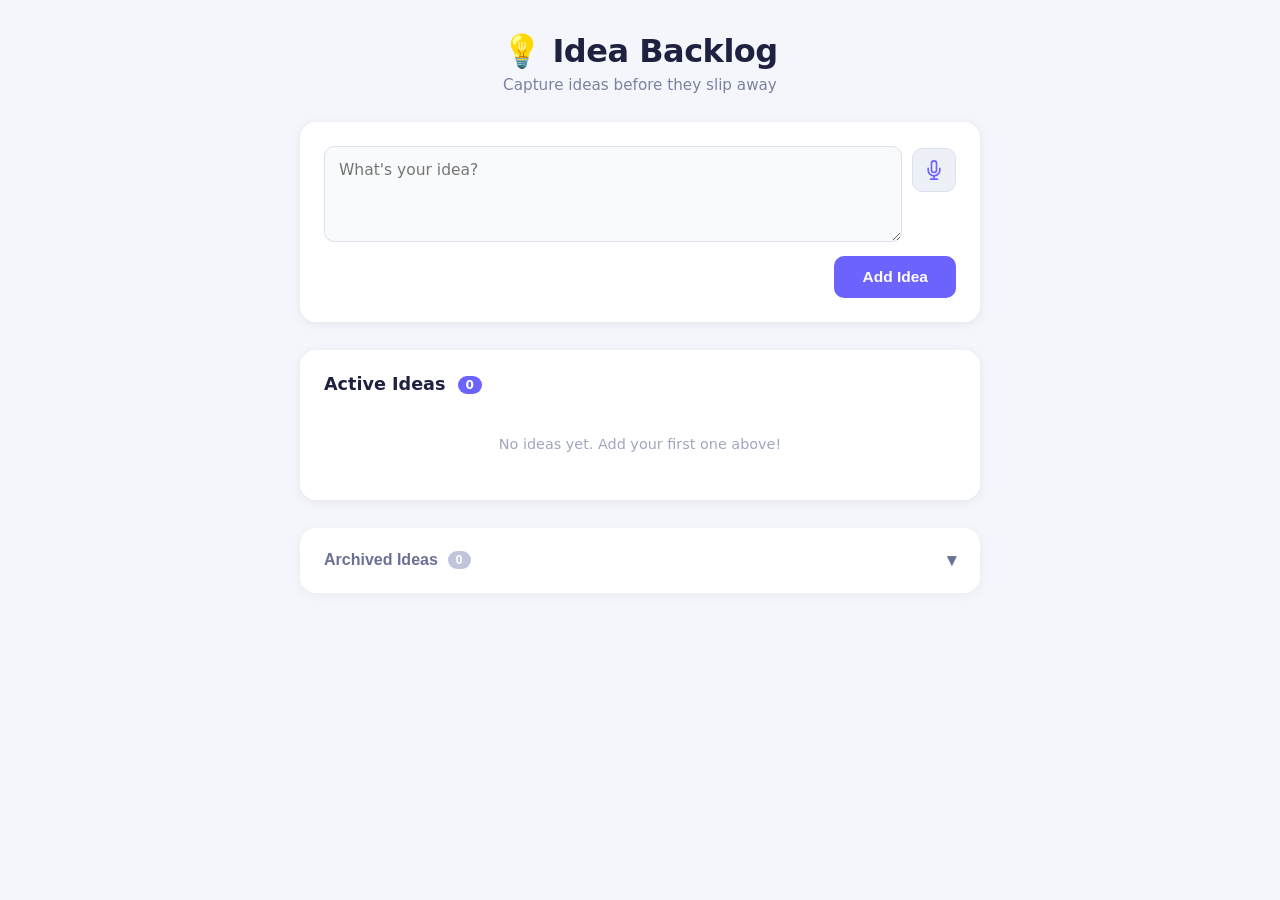
==== my-first-claude-app/index.html @ cefca93d "Rebuild idea backlog as multi-file app (index.html + styles.css + app.js) Splits the single-file des" ====
<!DOCTYPE html>
<html lang="en">
<head>
  <meta charset="UTF-8" />
  <meta name="viewport" content="width=device-width, initial-scale=1.0" />
  <title>Idea Backlog</title>
  <link rel="stylesheet" href="styles.css" />
</head>
<body>

  <div class="app-container">
    <header>
      <h1>💡 Idea Backlog</h1>
      <p class="subtitle">Capture ideas before they slip away</p>
    </header>

    <!-- Idea Input Area -->
    <section class="input-section">
      <div class="input-row">
        <textarea
          id="idea-input"
          placeholder="What's your idea?"
          rows="3"
        ></textarea>
        <button id="voice-btn" class="btn-voice" title="Voice to Text">
          <svg xmlns="http://www.w3.org/2000/svg" viewBox="0 0 24 24" fill="none" stroke="currentColor" stroke-width="2" stroke-linecap="round" stroke-linejoin="round">
            <path d="M12 1a3 3 0 0 0-3 3v8a3 3 0 0 0 6 0V4a3 3 0 0 0-3-3z"/>
            <path d="M19 10v2a7 7 0 0 1-14 0v-2"/>
            <line x1="12" y1="19" x2="12" y2="23"/>
            <line x1="8" y1="23" x2="16" y2="23"/>
          </svg>
        </button>
      </div>
      <div id="voice-status" class="voice-status hidden">Listening...</div>
      <button id="add-btn" class="btn-primary">Add Idea</button>
    </section>

    <!-- Idea List -->
    <section class="list-section">
      <div class="list-header">
        <h2>Active Ideas <span id="count-badge" class="badge">0</span></h2>
      </div>
      <ul id="idea-list" class="idea-list">
        <li class="empty-state">No ideas yet. Add your first one above!</li>
      </ul>
    </section>

    <!-- Archive -->
    <section class="archive-section" id="archive-section">
      <button class="archive-toggle" id="archive-toggle">
        Archived Ideas <span id="archive-badge" class="badge badge-muted">0</span>
        <span class="toggle-arrow">▾</span>
      </button>
      <ul id="archive-list" class="idea-list archive-list hidden"></ul>
    </section>
  </div>

  <!-- Sub-Idea Modal -->
  <div id="modal-overlay" class="modal-overlay hidden">
    <div class="modal">
      <div class="modal-header">
        <h3 id="modal-title">Add Sub-Idea</h3>
        <button class="modal-close" id="modal-close">&times;</button>
      </div>
      <p class="modal-parent-label">Parent idea: <em id="modal-parent-text"></em></p>
      <input type="text" id="sub-idea-title" placeholder="Sub-idea title" />
      <textarea id="sub-idea-details" placeholder="Details (optional)" rows="4"></textarea>
      <div class="modal-row">
        <button id="modal-voice-btn" class="btn-voice btn-voice-sm" title="Voice to Text">
          <svg xmlns="http://www.w3.org/2000/svg" viewBox="0 0 24 24" fill="none" stroke="currentColor" stroke-width="2" stroke-linecap="round" stroke-linejoin="round">
            <path d="M12 1a3 3 0 0 0-3 3v8a3 3 0 0 0 6 0V4a3 3 0 0 0-3-3z"/>
            <path d="M19 10v2a7 7 0 0 1-14 0v-2"/>
            <line x1="12" y1="19" x2="12" y2="23"/>
            <line x1="8" y1="23" x2="16" y2="23"/>
          </svg>
        </button>
        <div id="modal-voice-status" class="voice-status hidden">Listening...</div>
      </div>
      <div class="modal-actions">
        <button class="btn-secondary" id="modal-cancel">Cancel</button>
        <button class="btn-primary" id="modal-save">Save Sub-Idea</button>
      </div>
    </div>
  </div>

  <script src="app.js"></script>
</body>
</html>
---- my-first-claude-app/styles.css ----
/* ── Reset & Base ─────────────────────────────────────── */
*, *::before, *::after { box-sizing: border-box; margin: 0; padding: 0; }

body {
  font-family: 'Segoe UI', system-ui, -apple-system, sans-serif;
  background: #f4f6fb;
  color: #2d3047;
  min-height: 100vh;
  padding: 32px 16px 64px;
}

/* ── App Container ────────────────────────────────────── */
.app-container {
  max-width: 680px;
  margin: 0 auto;
  display: flex;
  flex-direction: column;
  gap: 28px;
}

/* ── Header ───────────────────────────────────────────── */
header {
  text-align: center;
}
header h1 {
  font-size: 2rem;
  font-weight: 700;
  letter-spacing: -0.5px;
  color: #1e2240;
}
.subtitle {
  margin-top: 6px;
  font-size: 0.95rem;
  color: #7b82a0;
}

/* ── Input Section ────────────────────────────────────── */
.input-section {
  background: #ffffff;
  border-radius: 16px;
  padding: 24px;
  box-shadow: 0 2px 12px rgba(0,0,0,0.07);
  display: flex;
  flex-direction: column;
  gap: 14px;
}

.input-row {
  display: flex;
  gap: 10px;
  align-items: flex-start;
}

textarea {
  flex: 1;
  resize: vertical;
  border: 1.5px solid #dde1ef;
  border-radius: 10px;
  padding: 12px 14px;
  font-size: 0.97rem;
  font-family: inherit;
  color: #2d3047;
  background: #f9fafb;
  transition: border-color 0.2s, box-shadow 0.2s;
  line-height: 1.5;
}
textarea:focus {
  outline: none;
  border-color: #6c63ff;
  box-shadow: 0 0 0 3px rgba(108,99,255,0.12);
  background: #fff;
}

/* ── Buttons ──────────────────────────────────────────── */
.btn-primary {
  background: #6c63ff;
  color: #fff;
  border: none;
  border-radius: 10px;
  padding: 12px 28px;
  font-size: 0.97rem;
  font-weight: 600;
  cursor: pointer;
  align-self: flex-end;
  transition: background 0.2s, transform 0.1s;
}
.btn-primary:hover  { background: #574fd6; }
.btn-primary:active { transform: scale(0.97); }

.btn-secondary {
  background: #eef0f8;
  color: #4a4f6e;
  border: none;
  border-radius: 10px;
  padding: 12px 22px;
  font-size: 0.97rem;
  font-weight: 600;
  cursor: pointer;
  transition: background 0.2s;
}
.btn-secondary:hover { background: #dde1ef; }

.btn-voice {
  width: 44px;
  height: 44px;
  flex-shrink: 0;
  background: #eef0f8;
  border: 1.5px solid #dde1ef;
  border-radius: 10px;
  cursor: pointer;
  display: flex;
  align-items: center;
  justify-content: center;
  color: #6c63ff;
  transition: background 0.2s, border-color 0.2s;
  margin-top: 2px;
}
.btn-voice:hover  { background: #e0deff; border-color: #6c63ff; }
.btn-voice.active { background: #ff4d6d; border-color: #ff4d6d; color: #fff; }
.btn-voice svg    { width: 20px; height: 20px; }

.btn-voice-sm {
  width: 36px;
  height: 36px;
}
.btn-voice-sm svg { width: 17px; height: 17px; }

/* ── Voice Status ─────────────────────────────────────── */
.voice-status {
  font-size: 0.84rem;
  color: #ff4d6d;
  font-weight: 500;
  display: flex;
  align-items: center;
  gap: 6px;
}
.voice-status::before {
  content: '';
  display: inline-block;
  width: 8px; height: 8px;
  border-radius: 50%;
  background: #ff4d6d;
  animation: pulse 1s infinite;
}
@keyframes pulse {
  0%, 100% { opacity: 1; transform: scale(1); }
  50%       { opacity: 0.4; transform: scale(0.8); }
}

/* ── Badge ────────────────────────────────────────────── */
.badge {
  display: inline-block;
  background: #6c63ff;
  color: #fff;
  font-size: 0.75rem;
  font-weight: 700;
  border-radius: 20px;
  padding: 2px 8px;
  margin-left: 6px;
  vertical-align: middle;
}
.badge-muted { background: #c0c5db; }

/* ── List Section ─────────────────────────────────────── */
.list-section {
  background: #ffffff;
  border-radius: 16px;
  padding: 24px;
  box-shadow: 0 2px 12px rgba(0,0,0,0.07);
}

.list-header {
  margin-bottom: 18px;
}
.list-header h2 {
  font-size: 1.1rem;
  font-weight: 700;
  color: #1e2240;
}

.idea-list {
  list-style: none;
  display: flex;
  flex-direction: column;
  gap: 12px;
}

.empty-state {
  color: #a0a6c0;
  font-size: 0.9rem;
  text-align: center;
  padding: 24px 0;
}

/* ── Idea Card ────────────────────────────────────────── */
.idea-card {
  background: #f9fafb;
  border: 1.5px solid #e8eaf3;
  border-radius: 12px;
  padding: 16px;
  transition: box-shadow 0.2s;
}
.idea-card:hover { box-shadow: 0 4px 14px rgba(0,0,0,0.07); }

.idea-card-top {
  display: flex;
  justify-content: space-between;
  align-items: flex-start;
  gap: 10px;
}

.idea-text {
  font-size: 0.97rem;
  line-height: 1.55;
  color: #2d3047;
  flex: 1;
  word-break: break-word;
}

.idea-meta {
  font-size: 0.75rem;
  color: #a0a6c0;
  margin-top: 6px;
}

.idea-actions {
  display: flex;
  gap: 8px;
  margin-top: 12px;
  flex-wrap: wrap;
}

.btn-action {
  font-size: 0.82rem;
  font-weight: 600;
  padding: 6px 14px;
  border-radius: 7px;
  border: none;
  cursor: pointer;
  transition: background 0.2s, color 0.2s;
}
.btn-sub {
  background: #eef0f8;
  color: #574fd6;
}
.btn-sub:hover { background: #e0deff; }

.btn-archive {
  background: #fff0f3;
  color: #e05070;
}
.btn-archive:hover { background: #ffe0e8; }

/* ── Sub-ideas ────────────────────────────────────────── */
.sub-list {
  list-style: none;
  margin-top: 12px;
  display: flex;
  flex-direction: column;
  gap: 8px;
  padding-left: 16px;
  border-left: 2px solid #dde1ef;
}

.sub-card {
  background: #fff;
  border: 1.5px solid #e8eaf3;
  border-radius: 10px;
  padding: 12px 14px;
}
.sub-card-title {
  font-size: 0.9rem;
  font-weight: 600;
  color: #2d3047;
}
.sub-card-details {
  font-size: 0.84rem;
  color: #6b7194;
  margin-top: 4px;
  line-height: 1.5;
  white-space: pre-wrap;
}

/* ── Archive Section ──────────────────────────────────── */
.archive-section {
  background: #ffffff;
  border-radius: 16px;
  padding: 4px;
  box-shadow: 0 2px 12px rgba(0,0,0,0.05);
  overflow: hidden;
}

.archive-toggle {
  width: 100%;
  background: none;
  border: none;
  padding: 18px 20px;
  text-align: left;
  font-size: 1rem;
  font-weight: 600;
  color: #6b7194;
  cursor: pointer;
  display: flex;
  align-items: center;
  gap: 4px;
  transition: color 0.2s;
}
.archive-toggle:hover { color: #2d3047; }
.toggle-arrow { margin-left: auto; font-size: 1.1rem; transition: transform 0.2s; }
.toggle-arrow.open { transform: rotate(180deg); }

.archive-list {
  padding: 4px 16px 16px;
}
.archive-list .idea-card {
  opacity: 0.7;
}
.archive-list .idea-text {
  text-decoration: line-through;
  color: #9499b7;
}
.archive-list .idea-actions { display: none; }

/* ── Modal ────────────────────────────────────────────── */
.modal-overlay {
  position: fixed;
  inset: 0;
  background: rgba(30,34,64,0.35);
  backdrop-filter: blur(4px);
  display: flex;
  align-items: center;
  justify-content: center;
  z-index: 100;
  padding: 16px;
}

.modal {
  background: #fff;
  border-radius: 18px;
  padding: 28px;
  width: 100%;
  max-width: 500px;
  box-shadow: 0 12px 40px rgba(0,0,0,0.15);
  display: flex;
  flex-direction: column;
  gap: 14px;
}

.modal-header {
  display: flex;
  justify-content: space-between;
  align-items: center;
}
.modal-header h3 {
  font-size: 1.15rem;
  font-weight: 700;
  color: #1e2240;
}
.modal-close {
  background: none;
  border: none;
  font-size: 1.4rem;
  color: #9499b7;
  cursor: pointer;
  line-height: 1;
  padding: 2px 6px;
  border-radius: 6px;
  transition: background 0.2s, color 0.2s;
}
.modal-close:hover { background: #eef0f8; color: #2d3047; }

.modal-parent-label {
  font-size: 0.85rem;
  color: #9499b7;
}
.modal-parent-label em {
  font-style: normal;
  font-weight: 600;
  color: #6b7194;
}

.modal input[type="text"] {
  border: 1.5px solid #dde1ef;
  border-radius: 10px;
  padding: 11px 14px;
  font-size: 0.95rem;
  font-family: inherit;
  color: #2d3047;
  background: #f9fafb;
  transition: border-color 0.2s, box-shadow 0.2s;
  width: 100%;
}
.modal input[type="text"]:focus {
  outline: none;
  border-color: #6c63ff;
  box-shadow: 0 0 0 3px rgba(108,99,255,0.12);
  background: #fff;
}

.modal-row {
  display: flex;
  align-items: center;
  gap: 10px;
}

.modal-actions {
  display: flex;
  justify-content: flex-end;
  gap: 10px;
  margin-top: 6px;
}

/* ── Utility ──────────────────────────────────────────── */
.hidden { display: none !important; }

/* ── Animations ───────────────────────────────────────── */
@keyframes slideIn {
  from { opacity: 0; transform: translateY(-8px); }
  to   { opacity: 1; transform: translateY(0); }
}
.idea-card { animation: slideIn 0.22s ease; }
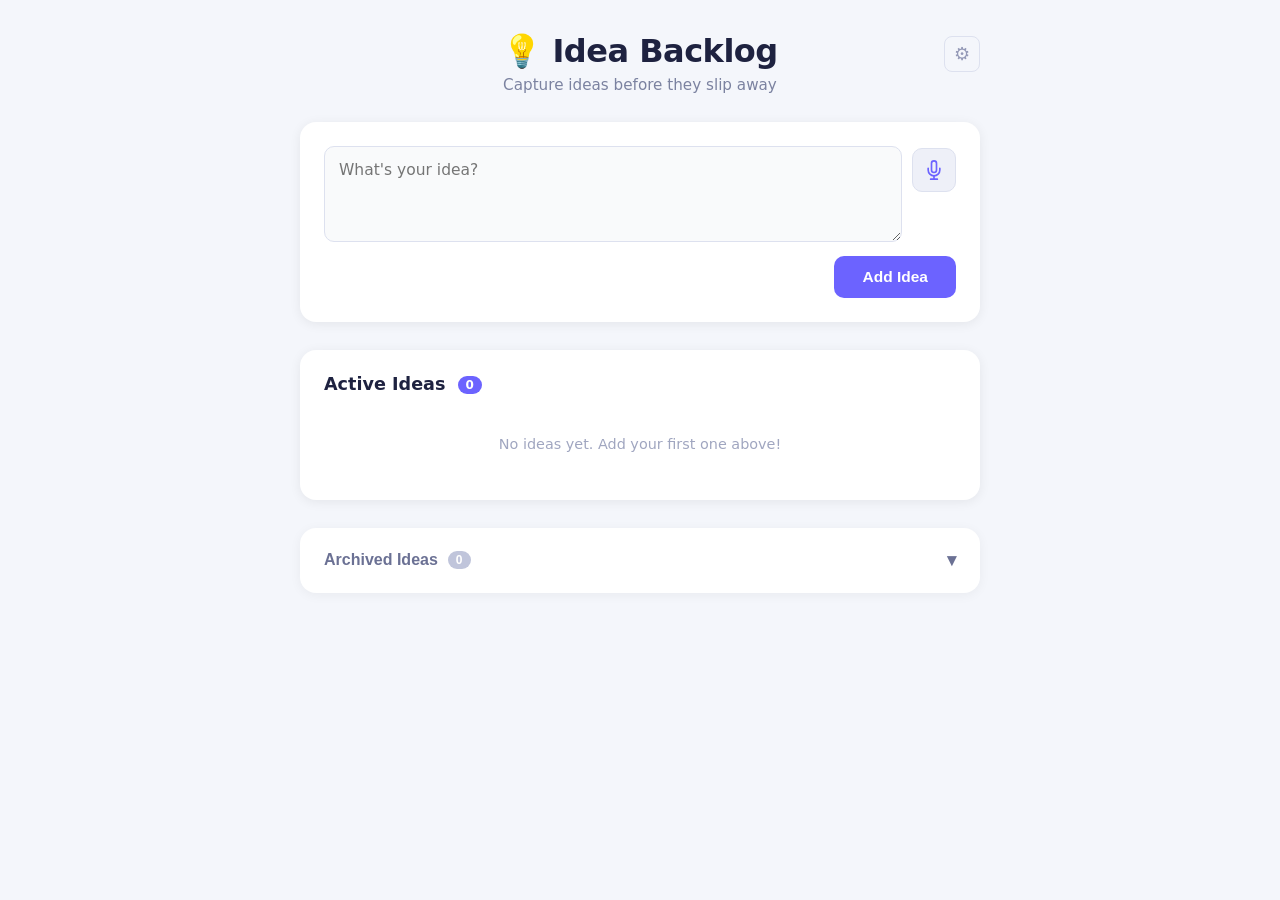
==== commit 86900069: "Add Google Sheets logging via Apps Script integration - Settings panel (⚙ button) lets users save th" ====
--- a/my-first-claude-app/index.html
+++ b/my-first-claude-app/index.html
@@ -10,9 +10,30 @@
 
   <div class="app-container">
     <header>
-      <h1>💡 Idea Backlog</h1>
-      <p class="subtitle">Capture ideas before they slip away</p>
+      <div class="header-row">
+        <div>
+          <h1>💡 Idea Backlog</h1>
+          <p class="subtitle">Capture ideas before they slip away</p>
+        </div>
+        <button id="settings-btn" class="btn-settings" title="Settings">⚙</button>
+      </div>
     </header>
+
+    <!-- Settings Panel -->
+    <section class="settings-panel hidden" id="settings-panel">
+      <h2 class="settings-title">Google Sheets Logging</h2>
+      <label class="settings-label" for="sheet-url-input">Apps Script URL</label>
+      <input
+        type="url"
+        id="sheet-url-input"
+        class="settings-input"
+        placeholder="https://script.google.com/macros/s/..."
+      />
+      <div class="settings-actions">
+        <a class="settings-help-link" href="#" id="settings-help-link">How to set this up ↗</a>
+        <button id="settings-save-btn" class="btn-primary">Save</button>
+      </div>
+    </section>
 
     <!-- Idea Input Area -->
     <section class="input-section">
--- a/my-first-claude-app/styles.css
+++ b/my-first-claude-app/styles.css
@@ -32,6 +32,109 @@
   margin-top: 6px;
   font-size: 0.95rem;
   color: #7b82a0;
+}
+
+/* ── Header Row ───────────────────────────────────────── */
+.header-row {
+  display: flex;
+  align-items: flex-start;
+  justify-content: center;
+  gap: 12px;
+  position: relative;
+}
+.header-row > div {
+  flex: 1;
+  text-align: center;
+}
+
+.btn-settings {
+  position: absolute;
+  right: 0;
+  top: 4px;
+  background: none;
+  border: 1.5px solid #dde1ef;
+  border-radius: 8px;
+  width: 36px;
+  height: 36px;
+  font-size: 1.1rem;
+  color: #9499b7;
+  cursor: pointer;
+  display: flex;
+  align-items: center;
+  justify-content: center;
+  transition: background 0.2s, color 0.2s, border-color 0.2s;
+}
+.btn-settings:hover { background: #eef0f8; color: #6c63ff; border-color: #6c63ff; }
+.btn-settings.active { background: #e8e6ff; color: #6c63ff; border-color: #6c63ff; }
+
+/* ── Settings Panel ───────────────────────────────────── */
+.settings-panel {
+  background: #ffffff;
+  border-radius: 16px;
+  padding: 22px 24px;
+  box-shadow: 0 2px 12px rgba(0,0,0,0.07);
+  display: flex;
+  flex-direction: column;
+  gap: 12px;
+  border: 1.5px solid #e0deff;
+}
+
+.settings-title {
+  font-size: 1rem;
+  font-weight: 700;
+  color: #1e2240;
+}
+
+.settings-label {
+  font-size: 0.85rem;
+  font-weight: 600;
+  color: #6b7194;
+}
+
+.settings-input {
+  border: 1.5px solid #dde1ef;
+  border-radius: 10px;
+  padding: 11px 14px;
+  font-size: 0.93rem;
+  font-family: inherit;
+  color: #2d3047;
+  background: #f9fafb;
+  transition: border-color 0.2s, box-shadow 0.2s;
+  width: 100%;
+}
+.settings-input:focus {
+  outline: none;
+  border-color: #6c63ff;
+  box-shadow: 0 0 0 3px rgba(108,99,255,0.12);
+  background: #fff;
+}
+
+.settings-actions {
+  display: flex;
+  justify-content: space-between;
+  align-items: center;
+  gap: 12px;
+}
+
+.settings-help-link {
+  font-size: 0.83rem;
+  color: #6c63ff;
+  text-decoration: none;
+}
+.settings-help-link:hover { text-decoration: underline; }
+
+/* ── Sheet Button ─────────────────────────────────────── */
+.btn-sheet {
+  background: #eef0fb;
+  color: #4b44cc;
+}
+.btn-sheet:hover { background: #e0deff; }
+
+.btn-sheet.logged {
+  background: #d4f5e5;
+  color: #1a8a55;
+  cursor: default;
+  pointer-events: none;
 }
 
 /* ── Input Section ────────────────────────────────────── */
